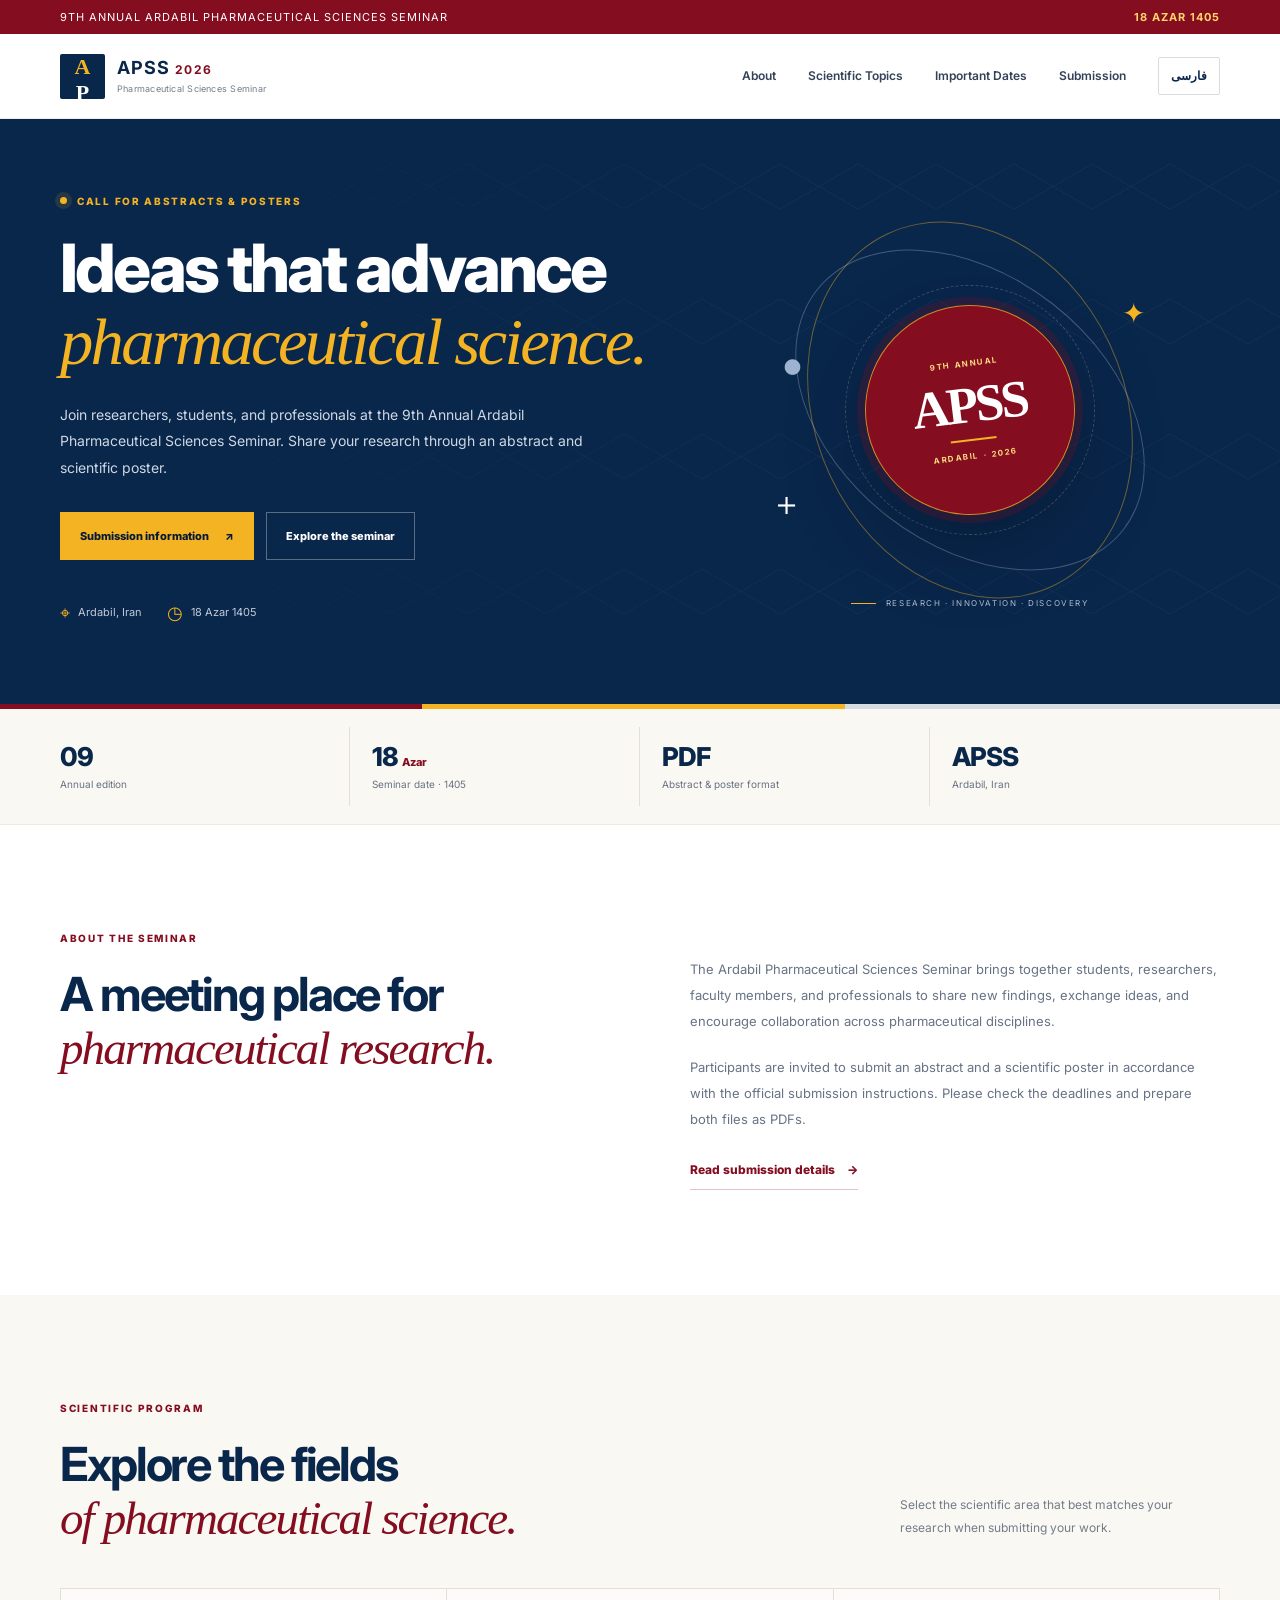
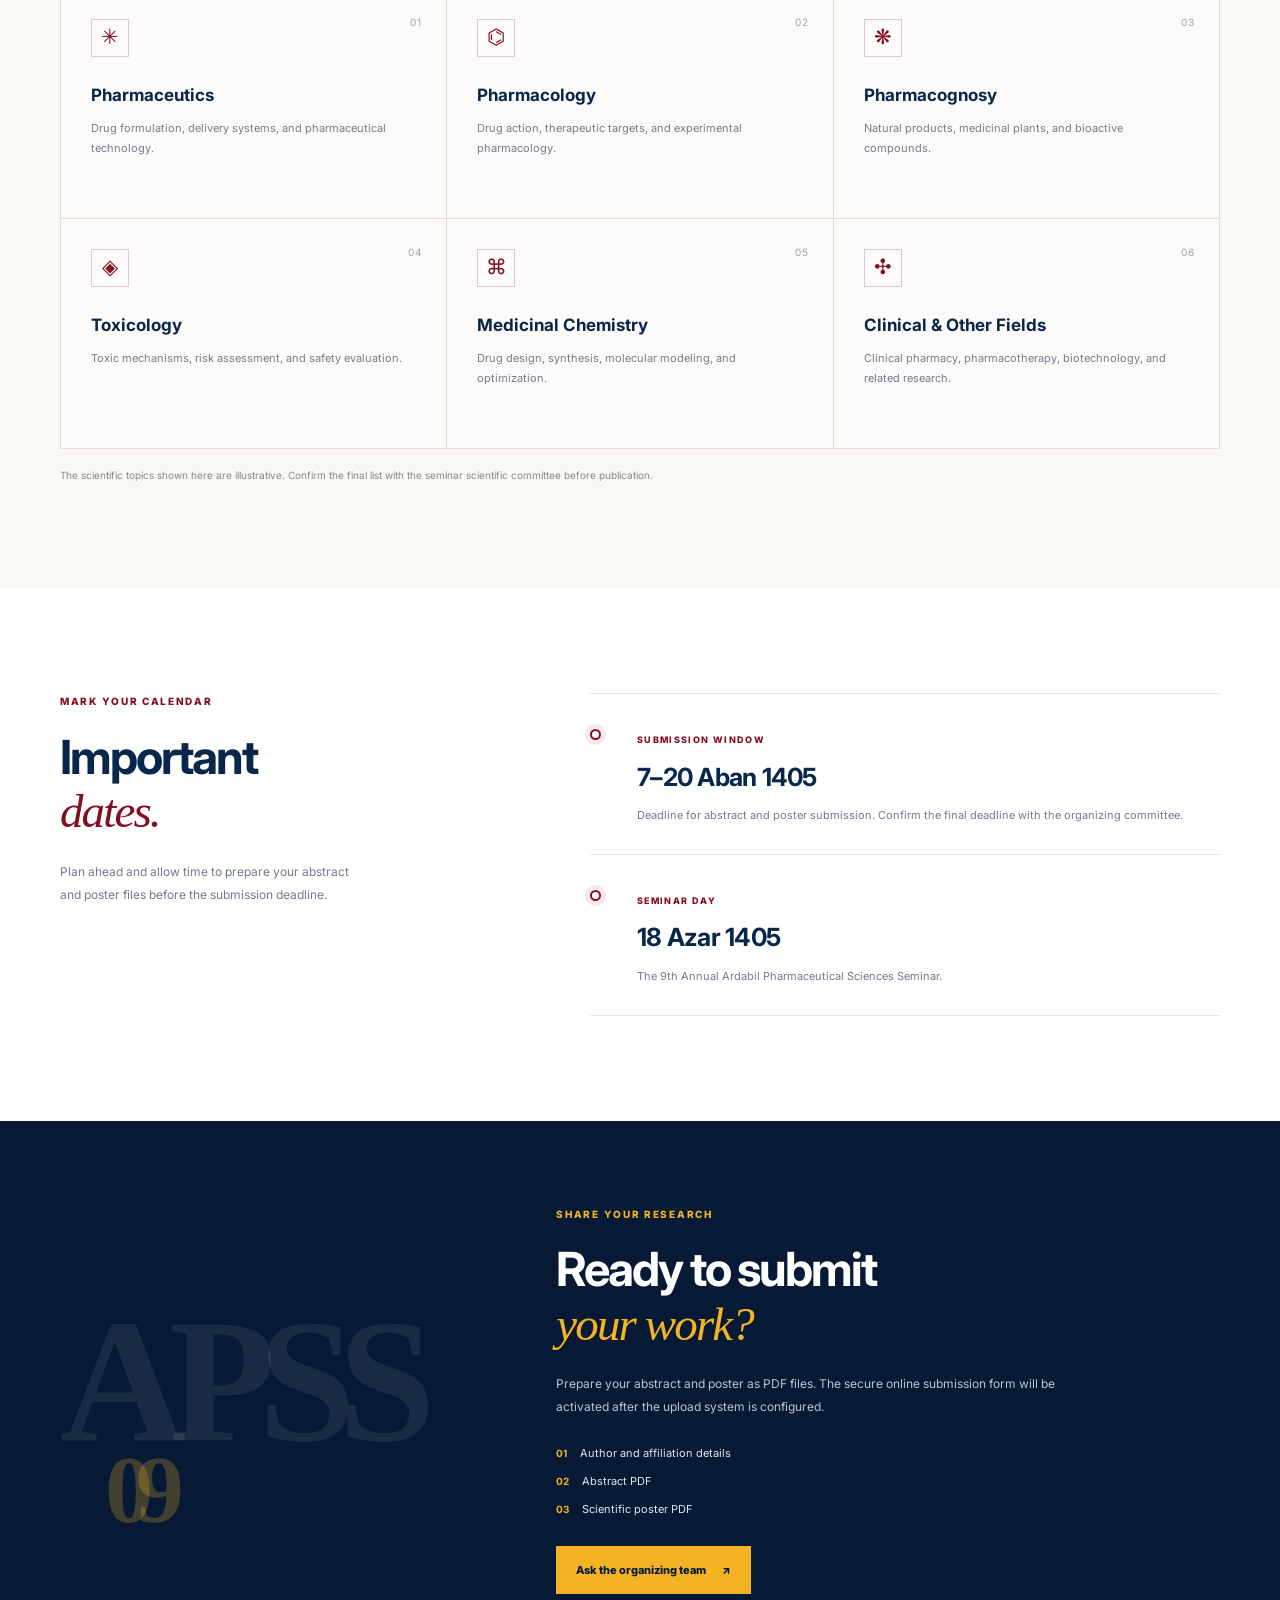
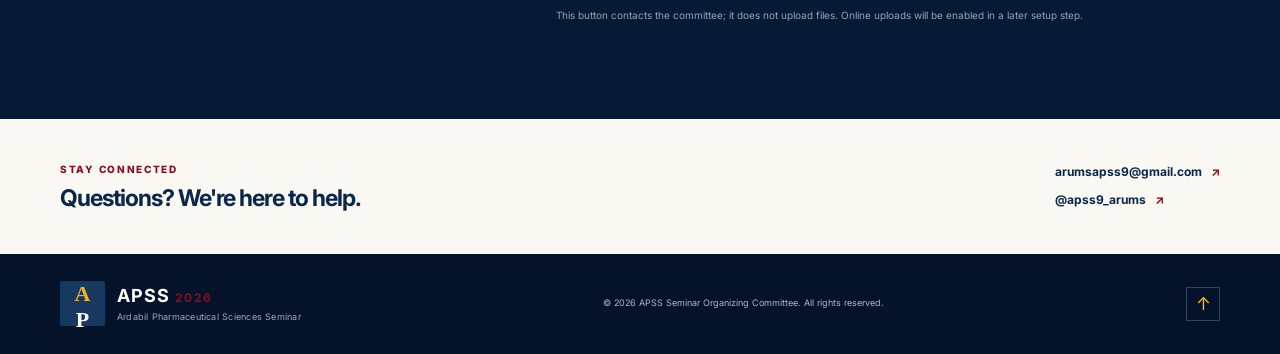
==== index.html @ 1717a374 "Add files via upload" ====
<!doctype html>
<html lang="en" dir="ltr">
<head>
  <meta charset="utf-8">
  <meta name="viewport" content="width=device-width, initial-scale=1">
  <meta name="theme-color" content="#09264b">
  <meta name="description" content="Official website of the 9th Ardabil Pharmaceutical Sciences Seminar. Abstract and poster submission information.">
  <title>APSS 2026 | Ardabil Pharmaceutical Sciences Seminar</title>
  <link rel="preconnect" href="https://fonts.googleapis.com">
  <link rel="preconnect" href="https://fonts.gstatic.com" crossorigin>
  <link href="https://fonts.googleapis.com/css2?family=Inter:wght@400;500;600;700;800&family=Vazirmatn:wght@400;500;600;700;800&display=swap" rel="stylesheet">
  <link rel="stylesheet" href="style.css">
  <script src="script.js" defer></script>
</head>
<body>
  <div class="announcement">
    <div class="container announcement-inner">
      <span data-en="9th Annual Ardabil Pharmaceutical Sciences Seminar" data-fa="نهمین سمینار سالیانه علوم دارویی اردبیل">9th Annual Ardabil Pharmaceutical Sciences Seminar</span>
      <span class="announcement-date" data-en="18 Azar 1405" data-fa="۱۸ آذر ۱۴۰۵">18 Azar 1405</span>
    </div>
  </div>

  <header class="site-header">
    <div class="container nav-wrap">
      <a class="brand" href="#home" aria-label="APSS home">
        <span class="brand-mark">A<span>P</span></span>
        <span class="brand-copy">
          <strong>APSS <span>2026</span></strong>
          <small data-en="Pharmaceutical Sciences Seminar" data-fa="سمینار علوم دارویی">Pharmaceutical Sciences Seminar</small>
        </span>
      </a>
      <button class="menu-toggle" id="menuToggle" aria-label="Open navigation" aria-expanded="false">☰</button>
      <nav class="main-nav" id="mainNav">
        <a href="#about" data-en="About" data-fa="درباره">About</a>
        <a href="#topics" data-en="Scientific Topics" data-fa="محورهای علمی">Scientific Topics</a>
        <a href="#dates" data-en="Important Dates" data-fa="تاریخ‌های مهم">Important Dates</a>
        <a href="#submission" data-en="Submission" data-fa="ارسال آثار">Submission</a>
        <button class="language-toggle" id="languageToggle" type="button" aria-label="Switch language">فارسی</button>
      </nav>
    </div>
  </header>

  <main id="home">
    <section class="hero">
      <div class="hero-pattern"></div>
      <div class="container hero-grid">
        <div class="hero-content">
          <div class="eyebrow"><span class="eyebrow-dot"></span><span data-en="CALL FOR ABSTRACTS & POSTERS" data-fa="فراخوان ارسال چکیده و پوستر">CALL FOR ABSTRACTS & POSTERS</span></div>
          <h1 data-en="Ideas that advance<br><em>pharmaceutical science.</em>" data-fa="ایده‌هایی برای پیشرفت<br><em>علوم دارویی</em>">Ideas that advance<br><em>pharmaceutical science.</em></h1>
          <p class="hero-lead" data-en="Join researchers, students, and professionals at the 9th Annual Ardabil Pharmaceutical Sciences Seminar. Share your research through an abstract and scientific poster." data-fa="در نهمین سمینار سالیانه علوم دارویی اردبیل همراه پژوهشگران، دانشجویان و متخصصان باشید. پژوهش خود را در قالب چکیده و پوستر علمی ارائه کنید.">Join researchers, students, and professionals at the 9th Annual Ardabil Pharmaceutical Sciences Seminar. Share your research through an abstract and scientific poster.</p>
          <div class="hero-actions">
            <a class="button button-gold" href="#submission"><span data-en="Submission information" data-fa="اطلاعات ارسال آثار">Submission information</span><span aria-hidden="true">↗</span></a>
            <a class="button button-outline" href="#about" data-en="Explore the seminar" data-fa="آشنایی با سمینار">Explore the seminar</a>
          </div>
          <div class="hero-meta">
            <div><span class="meta-icon">⌖</span><span data-en="Ardabil, Iran" data-fa="اردبیل، ایران">Ardabil, Iran</span></div>
            <div><span class="meta-icon">◷</span><span data-en="18 Azar 1405" data-fa="۱۸ آذر ۱۴۰۵">18 Azar 1405</span></div>
          </div>
        </div>
        <div class="hero-art" aria-label="Abstract scientific illustration">
          <div class="orbit orbit-one"></div><div class="orbit orbit-two"></div><div class="orbit orbit-three"></div>
          <div class="molecule molecule-a">✦</div><div class="molecule molecule-b">＋</div><div class="molecule molecule-c">•</div>
          <div class="hero-seal"><span class="seal-small">9TH ANNUAL</span><strong>APSS</strong><span class="seal-line"></span><span class="seal-bottom">ARDABIL · 2026</span></div>
          <div class="art-caption"><span class="caption-line"></span><span data-en="RESEARCH · INNOVATION · DISCOVERY" data-fa="پژوهش · نوآوری · کشف">RESEARCH · INNOVATION · DISCOVERY</span></div>
        </div>
      </div>
      <div class="hero-bottom-rule"></div>
    </section>

    <section class="quick-facts">
      <div class="container facts-grid">
        <div class="fact"><span class="fact-number">09</span><span data-en="Annual edition" data-fa="دوره سالیانه">Annual edition</span></div>
        <div class="fact"><span class="fact-number">18 <small>Azar</small></span><span data-en="Seminar date · 1405" data-fa="تاریخ برگزاری · ۱۴۰۵">Seminar date · 1405</span></div>
        <div class="fact"><span class="fact-number">PDF</span><span data-en="Abstract & poster format" data-fa="قالب چکیده و پوستر">Abstract & poster format</span></div>
        <div class="fact"><span class="fact-number">APSS</span><span data-en="Ardabil, Iran" data-fa="اردبیل، ایران">Ardabil, Iran</span></div>
      </div>
    </section>

    <section class="section section-light" id="about">
      <div class="container two-column">
        <div>
          <p class="section-kicker" data-en="ABOUT THE SEMINAR" data-fa="درباره سمینار">ABOUT THE SEMINAR</p>
          <h2 data-en="A meeting place for<br><em>pharmaceutical research.</em>" data-fa="محلی برای گردهمایی<br><em>پژوهشگران علوم دارویی</em>">A meeting place for<br><em>pharmaceutical research.</em></h2>
        </div>
        <div class="section-copy">
          <p data-en="The Ardabil Pharmaceutical Sciences Seminar brings together students, researchers, faculty members, and professionals to share new findings, exchange ideas, and encourage collaboration across pharmaceutical disciplines." data-fa="سمینار علوم دارویی اردبیل بستری برای گردهمایی دانشجویان، پژوهشگران، اعضای هیئت علمی و متخصصان است تا یافته‌های نوین را به اشتراک بگذارند، تبادل نظر کنند و همکاری‌های علمی میان حوزه‌های مختلف علوم دارویی را گسترش دهند.">The Ardabil Pharmaceutical Sciences Seminar brings together students, researchers, faculty members, and professionals to share new findings, exchange ideas, and encourage collaboration across pharmaceutical disciplines.</p>
          <p data-en="Participants are invited to submit an abstract and a scientific poster in accordance with the official submission instructions. Please check the deadlines and prepare both files as PDFs." data-fa="از شرکت‌کنندگان دعوت می‌شود چکیده و پوستر علمی خود را مطابق دستورالعمل رسمی ارسال آثار ثبت کنند. لطفاً مهلت‌ها را بررسی کرده و هر دو فایل را با فرمت PDF آماده کنید.">Participants are invited to submit an abstract and a scientific poster in accordance with the official submission instructions. Please check the deadlines and prepare both files as PDFs.</p>
          <a class="text-link" href="#submission"><span data-en="Read submission details" data-fa="مشاهده جزئیات ارسال">Read submission details</span> <span aria-hidden="true">→</span></a>
        </div>
      </div>
    </section>

    <section class="section topics-section" id="topics">
      <div class="container">
        <div class="section-heading">
          <div><p class="section-kicker" data-en="SCIENTIFIC PROGRAM" data-fa="برنامه علمی">SCIENTIFIC PROGRAM</p><h2 data-en="Explore the fields<br><em>of pharmaceutical science.</em>" data-fa="محورهای علمی<br><em>علوم دارویی</em>">Explore the fields<br><em>of pharmaceutical science.</em></h2></div>
          <p class="heading-aside" data-en="Select the scientific area that best matches your research when submitting your work." data-fa="هنگام ارسال اثر، محور علمی متناسب با پژوهش خود را انتخاب کنید.">Select the scientific area that best matches your research when submitting your work.</p>
        </div>
        <div class="topic-grid">
          <article class="topic-card"><span class="topic-index">01</span><span class="topic-symbol">✳</span><h3 data-en="Pharmaceutics" data-fa="فارماسیوتیکس">Pharmaceutics</h3><p data-en="Drug formulation, delivery systems, and pharmaceutical technology." data-fa="فرمولاسیون دارویی، سامانه‌های دارورسانی و فناوری دارویی.">Drug formulation, delivery systems, and pharmaceutical technology.</p></article>
          <article class="topic-card"><span class="topic-index">02</span><span class="topic-symbol">⌬</span><h3 data-en="Pharmacology" data-fa="فارماکولوژی">Pharmacology</h3><p data-en="Drug action, therapeutic targets, and experimental pharmacology." data-fa="عملکرد داروها، اهداف درمانی و فارماکولوژی تجربی.">Drug action, therapeutic targets, and experimental pharmacology.</p></article>
          <article class="topic-card"><span class="topic-index">03</span><span class="topic-symbol">❋</span><h3 data-en="Pharmacognosy" data-fa="فارماکوگنوزی">Pharmacognosy</h3><p data-en="Natural products, medicinal plants, and bioactive compounds." data-fa="محصولات طبیعی، گیاهان دارویی و ترکیبات زیست‌فعال.">Natural products, medicinal plants, and bioactive compounds.</p></article>
          <article class="topic-card"><span class="topic-index">04</span><span class="topic-symbol">◈</span><h3 data-en="Toxicology" data-fa="سم‌شناسی">Toxicology</h3><p data-en="Toxic mechanisms, risk assessment, and safety evaluation." data-fa="سازوکارهای سمیت، ارزیابی خطر و بررسی ایمنی.">Toxic mechanisms, risk assessment, and safety evaluation.</p></article>
          <article class="topic-card"><span class="topic-index">05</span><span class="topic-symbol">⌘</span><h3 data-en="Medicinal Chemistry" data-fa="شیمی دارویی">Medicinal Chemistry</h3><p data-en="Drug design, synthesis, molecular modeling, and optimization." data-fa="طراحی و سنتز دارو، مدل‌سازی مولکولی و بهینه‌سازی.">Drug design, synthesis, molecular modeling, and optimization.</p></article>
          <article class="topic-card"><span class="topic-index">06</span><span class="topic-symbol">✣</span><h3 data-en="Clinical & Other Fields" data-fa="داروسازی بالینی و سایر حوزه‌ها">Clinical & Other Fields</h3><p data-en="Clinical pharmacy, pharmacotherapy, biotechnology, and related research." data-fa="داروسازی بالینی، فارماکوتراپی، زیست‌فناوری و پژوهش‌های مرتبط.">Clinical pharmacy, pharmacotherapy, biotechnology, and related research.</p></article>
        </div>
        <p class="fine-print" data-en="The scientific topics shown here are illustrative. Confirm the final list with the seminar scientific committee before publication." data-fa="محورهای درج‌شده نمونه هستند. پیش از انتشار نهایی، فهرست را با کمیته علمی سمینار تطبیق دهید.">The scientific topics shown here are illustrative. Confirm the final list with the seminar scientific committee before publication.</p>
      </div>
    </section>

    <section class="section dates-section" id="dates">
      <div class="container dates-layout">
        <div class="dates-intro">
          <p class="section-kicker" data-en="MARK YOUR CALENDAR" data-fa="تاریخ‌های مهم">MARK YOUR CALENDAR</p>
          <h2 data-en="Important<br><em>dates.</em>" data-fa="تاریخ‌های<br><em>مهم</em>">Important<br><em>dates.</em></h2>
          <p data-en="Plan ahead and allow time to prepare your abstract and poster files before the submission deadline." data-fa="برای آماده‌سازی چکیده و پوستر، پیش از پایان مهلت ارسال برنامه‌ریزی کنید.">Plan ahead and allow time to prepare your abstract and poster files before the submission deadline.</p>
        </div>
        <div class="timeline">
          <div class="timeline-item"><div class="timeline-marker"></div><div class="timeline-content"><span class="timeline-label" data-en="SUBMISSION WINDOW" data-fa="بازه ارسال آثار">SUBMISSION WINDOW</span><h3 data-en="7–20 Aban 1405" data-fa="۷ تا ۲۰ آبان ۱۴۰۵">7–20 Aban 1405</h3><p data-en="Deadline for abstract and poster submission. Confirm the final deadline with the organizing committee." data-fa="مهلت ارسال چکیده و پوستر. تاریخ نهایی را با کمیته برگزارکننده تأیید کنید.">Deadline for abstract and poster submission. Confirm the final deadline with the organizing committee.</p></div></div>
          <div class="timeline-item"><div class="timeline-marker"></div><div class="timeline-content"><span class="timeline-label" data-en="SEMINAR DAY" data-fa="روز برگزاری سمینار">SEMINAR DAY</span><h3 data-en="18 Azar 1405" data-fa="۱۸ آذر ۱۴۰۵">18 Azar 1405</h3><p data-en="The 9th Annual Ardabil Pharmaceutical Sciences Seminar." data-fa="نهمین سمینار سالیانه علوم دارویی اردبیل.">The 9th Annual Ardabil Pharmaceutical Sciences Seminar.</p></div></div>
        </div>
      </div>
    </section>

    <section class="section submission-section" id="submission">
      <div class="container submission-panel">
        <div class="submission-decoration">APSS<span>09</span></div>
        <div class="submission-content">
          <p class="section-kicker" data-en="SHARE YOUR RESEARCH" data-fa="پژوهش خود را به اشتراک بگذارید">SHARE YOUR RESEARCH</p>
          <h2 data-en="Ready to submit<br><em>your work?</em>" data-fa="آماده ارسال<br><em>پژوهش خود هستید؟</em>">Ready to submit<br><em>your work?</em></h2>
          <p data-en="Prepare your abstract and poster as PDF files. The secure online submission form will be activated after the upload system is configured." data-fa="چکیده و پوستر خود را در قالب PDF آماده کنید. فرم امن ارسال آنلاین پس از راه‌اندازی سامانه بارگذاری فعال خواهد شد.">Prepare your abstract and poster as PDF files. The secure online submission form will be activated after the upload system is configured.</p>
          <div class="submission-checklist">
            <span><b>01</b><span data-en="Author and affiliation details" data-fa="اطلاعات نویسنده و وابستگی سازمانی">Author and affiliation details</span></span>
            <span><b>02</b><span data-en="Abstract PDF" data-fa="فایل PDF چکیده">Abstract PDF</span></span>
            <span><b>03</b><span data-en="Scientific poster PDF" data-fa="فایل PDF پوستر علمی">Scientific poster PDF</span></span>
          </div>
          <a class="button button-gold" href="mailto:arumsapss9@gmail.com?subject=APSS%202026%20Submission%20Question"><span data-en="Ask the organizing team" data-fa="ارتباط با کمیته برگزارکننده">Ask the organizing team</span><span aria-hidden="true">↗</span></a>
          <p class="submission-note" data-en="This button contacts the committee; it does not upload files. Online uploads will be enabled in a later setup step." data-fa="این دکمه با کمیته ارتباط برقرار می‌کند و فایل بارگذاری نمی‌کند. امکان ارسال آنلاین در مرحله بعد راه‌اندازی می‌شود.">This button contacts the committee; it does not upload files. Online uploads will be enabled in a later setup step.</p>
        </div>
      </div>
    </section>

    <section class="contact-strip">
      <div class="container contact-inner">
        <div><p class="section-kicker" data-en="STAY CONNECTED" data-fa="در ارتباط باشید">STAY CONNECTED</p><h2 data-en="Questions? We're here to help." data-fa="پرسشی دارید؟ با ما در ارتباط باشید.">Questions? We're here to help.</h2></div>
        <div class="contact-links"><a href="mailto:arumsapss9@gmail.com">arumsapss9@gmail.com <span>↗</span></a><a href="https://instagram.com/apss9_arums" target="_blank" rel="noopener noreferrer">@apss9_arums <span>↗</span></a></div>
      </div>
    </section>
  </main>

  <footer class="site-footer">
    <div class="container footer-inner">
      <a class="brand brand-footer" href="#home"><span class="brand-mark">A<span>P</span></span><span class="brand-copy"><strong>APSS <span>2026</span></strong><small data-en="Ardabil Pharmaceutical Sciences Seminar" data-fa="سمینار علوم دارویی اردبیل">Ardabil Pharmaceutical Sciences Seminar</small></span></a>
      <p data-en="© 2026 APSS Seminar Organizing Committee. All rights reserved." data-fa="© ۱۴۰۵ کمیته برگزارکننده سمینار APSS. تمامی حقوق محفوظ است.">© 2026 APSS Seminar Organizing Committee. All rights reserved.</p>
      <a class="back-top" href="#home" aria-label="Back to top">↑</a>
    </div>
  </footer>
</body>
</html>
---- style.css ----
:root {
  --navy: #09264b;
  --navy-deep: #061a35;
  --burgundy: #850d20;
  --gold: #f4b323;
  --ivory: #faf8f2;
  --paper: #ffffff;
  --ink: #15243a;
  --muted: #697587;
  --line: #e6e8ec;
  --serif: Georgia, "Times New Roman", serif;
  --sans: "Inter", Arial, sans-serif;
  --persian: "Vazirmatn", Tahoma, sans-serif;
}
* { box-sizing: border-box; }
html { scroll-behavior: smooth; scroll-padding-top: 90px; }
body { margin: 0; color: var(--ink); background: var(--paper); font-family: var(--sans); line-height: 1.65; }
body[dir="rtl"] { font-family: var(--persian); }
a { color: inherit; text-decoration: none; }
button { font: inherit; }
.container { width: min(1160px, calc(100% - 48px)); margin-inline: auto; }
.announcement { background: var(--burgundy); color: white; font-size: 11px; letter-spacing: .09em; text-transform: uppercase; }
.announcement-inner { min-height: 34px; display: flex; justify-content: space-between; align-items: center; gap: 16px; }
.announcement-date { color: #ffd46b; font-weight: 700; white-space: nowrap; }
.site-header { background: white; border-bottom: 1px solid rgba(9,38,75,.08); position: sticky; top: 0; z-index: 50; }
.nav-wrap { min-height: 84px; display: flex; align-items: center; justify-content: space-between; gap: 24px; }
.brand { display: inline-flex; align-items: center; gap: 12px; min-width: max-content; }
.brand-mark { width: 45px; height: 45px; display: grid; place-items: center; position: relative; background: var(--navy); color: var(--gold); font: 800 22px var(--serif); letter-spacing: -4px; padding-right: 4px; border-radius: 2px; }
.brand-mark span { color: white; }
.brand-copy { display: flex; flex-direction: column; line-height: 1.2; }
.brand-copy strong { font-size: 18px; color: var(--navy); letter-spacing: .06em; }
.brand-copy strong span { color: var(--burgundy); font-size: 12px; }
.brand-copy small { color: #737d8b; font-size: 9px; margin-top: 5px; letter-spacing: .025em; }
.main-nav { display: flex; align-items: center; gap: clamp(14px, 2.5vw, 32px); font-size: 12px; font-weight: 600; color: #344257; }
.main-nav > a { transition: color .2s; }
.main-nav > a:hover { color: var(--burgundy); }
.language-toggle { border: 1px solid #d7dce3; color: var(--navy); background: white; border-radius: 2px; padding: 8px 12px; font-size: 12px; cursor: pointer; font-weight: 700; }
.menu-toggle { display: none; border: 0; background: none; font-size: 24px; color: var(--navy); cursor: pointer; }
.hero { position: relative; overflow: hidden; background: var(--navy); color: white; }
.hero-pattern { position: absolute; inset: 0; opacity: .12; background-image: linear-gradient(30deg, transparent 49.7%, #8ba0bd 50%, transparent 50.3%), linear-gradient(150deg, transparent 49.7%, #8ba0bd 50%, transparent 50.3%); background-size: 78px 135px; mask-image: linear-gradient(90deg, transparent, black 65%); }
.hero-grid { min-height: 590px; display: grid; grid-template-columns: 1.1fr .9fr; align-items: center; gap: 48px; padding-block: 68px 76px; position: relative; z-index: 1; }
.hero-content { max-width: 640px; }
.eyebrow, .section-kicker { display: flex; align-items: center; gap: 10px; font-size: 10px; font-weight: 800; letter-spacing: .17em; color: var(--burgundy); }
.hero .eyebrow { color: var(--gold); margin-bottom: 24px; }
.eyebrow-dot { display: inline-block; width: 7px; height: 7px; background: var(--gold); border-radius: 50%; box-shadow: 0 0 0 5px rgba(244,179,35,.12); }
h1, h2, h3, p { margin-top: 0; }
.hero h1 { font-size: clamp(42px, 5.2vw, 68px); line-height: 1.08; letter-spacing: -.045em; font-weight: 800; margin-bottom: 24px; }
h1 em, h2 em { font-family: var(--serif); font-weight: 400; color: var(--gold); letter-spacing: -.04em; }
.hero-lead { max-width: 535px; color: #d0d8e4; font-size: 14px; line-height: 1.9; margin-bottom: 30px; }
.hero-actions { display: flex; align-items: center; flex-wrap: wrap; gap: 12px; }
.button { min-height: 48px; padding: 0 19px; display: inline-flex; align-items: center; justify-content: center; gap: 16px; border: 1px solid transparent; font-size: 11px; font-weight: 800; transition: transform .2s, background .2s; }
.button:hover { transform: translateY(-2px); }
.button-gold { background: var(--gold); color: var(--navy-deep); }
.button-outline { border-color: rgba(255,255,255,.32); color: white; }
.button-outline:hover { background: rgba(255,255,255,.08); }
.hero-meta { display: flex; flex-wrap: wrap; gap: 25px; margin-top: 38px; color: #c0cad8; font-size: 11px; }
.hero-meta > div { display: flex; align-items: center; gap: 8px; }
.meta-icon { color: var(--gold); font-size: 18px; }
.hero-art { min-height: 400px; position: relative; display: grid; place-items: center; }
.orbit { position: absolute; border: 1px solid rgba(244,179,35,.42); border-radius: 50%; transform: rotate(-25deg); }
.orbit-one { width: 310px; height: 390px; }
.orbit-two { width: 390px; height: 270px; transform: rotate(38deg); border-color: rgba(255,255,255,.24); }
.orbit-three { width: 250px; height: 250px; border-style: dashed; border-color: rgba(255,255,255,.2); }
.hero-seal { width: 210px; height: 210px; background: var(--burgundy); border: 1px solid rgba(244,179,35,.75); outline: 8px solid rgba(133,13,32,.24); border-radius: 50%; display: flex; flex-direction: column; align-items: center; justify-content: center; box-shadow: 0 30px 90px rgba(0,0,0,.24); transform: rotate(-7deg); }
.seal-small, .seal-bottom { color: #f9d97f; font-size: 8px; letter-spacing: .2em; font-weight: 700; }
.hero-seal strong { font: 800 52px var(--serif); letter-spacing: -.06em; margin: 5px 0; }
.seal-line { width: 46px; height: 2px; background: var(--gold); margin-bottom: 9px; }
.molecule { position: absolute; color: var(--gold); z-index: 2; }
.molecule-a { font-size: 28px; top: 20%; right: 15%; }
.molecule-b { font-size: 33px; bottom: 20%; left: 10%; color: #fff; }
.molecule-c { font-size: 50px; top: 28%; left: 12%; color: #9db3d0; }
.art-caption { position: absolute; bottom: 0; display: flex; align-items: center; gap: 10px; color: #aebcd0; font-size: 8px; letter-spacing: .2em; }
.caption-line { width: 25px; height: 1px; background: var(--gold); }
.hero-bottom-rule { position: absolute; bottom: 0; height: 5px; left: 0; right: 0; background: linear-gradient(90deg, var(--burgundy) 0 33%, var(--gold) 33% 66%, #d7dce3 66%); }
.quick-facts { background: var(--ivory); border-bottom: 1px solid #eeeae0; }
.facts-grid { min-height: 115px; display: grid; grid-template-columns: repeat(4, 1fr); align-items: center; }
.fact { padding: 14px 22px; border-right: 1px solid #e5e0d5; display: flex; flex-direction: column; gap: 4px; color: #687284; font-size: 10px; }
.fact:first-child { padding-left: 0; }
.fact:last-child { border-right: 0; }
.fact-number { color: var(--navy); font-size: 26px; line-height: 1.2; font-weight: 800; letter-spacing: -.04em; }
.fact-number small { font-size: 11px; color: var(--burgundy); letter-spacing: 0; }
.section { padding-block: 105px; }
.section-light { background: white; }
.two-column { display: grid; grid-template-columns: 1fr 1fr; gap: 100px; }
.section-kicker { margin-bottom: 20px; }
h2 { color: var(--navy); font-size: clamp(32px, 4vw, 47px); line-height: 1.14; letter-spacing: -.045em; margin-bottom: 22px; }
h2 em { color: var(--burgundy); }
.section-copy { padding-top: 26px; color: #677385; font-size: 13px; line-height: 2; }
.section-copy p { margin-bottom: 20px; }
.text-link { display: inline-flex; gap: 12px; align-items: center; color: var(--burgundy); font-size: 12px; font-weight: 800; border-bottom: 1px solid #e5c4c9; padding-bottom: 7px; margin-top: 6px; }
.topics-section { background: var(--ivory); }
.section-heading { display: flex; justify-content: space-between; align-items: end; gap: 50px; margin-bottom: 42px; }
.section-heading h2 { margin-bottom: 0; }
.heading-aside { max-width: 320px; color: #727c8b; font-size: 12px; line-height: 1.9; margin-bottom: 6px; }
.topic-grid { display: grid; grid-template-columns: repeat(3, 1fr); border-top: 1px solid #e3dfd4; border-left: 1px solid #e3dfd4; }
.topic-card { min-height: 230px; position: relative; padding: 30px; border-right: 1px solid #e3dfd4; border-bottom: 1px solid #e3dfd4; background: rgba(255,255,255,.55); transition: background .2s, transform .2s; }
.topic-card:hover { background: white; transform: translateY(-3px); }
.topic-index { position: absolute; right: 24px; top: 25px; font-size: 10px; color: #9aa1aa; letter-spacing: .1em; }
.topic-symbol { display: grid; place-items: center; width: 38px; height: 38px; color: var(--burgundy); border: 1px solid #e3c7cc; font-size: 21px; margin-bottom: 24px; }
.topic-card h3 { color: var(--navy); font-size: 17px; margin-bottom: 10px; }
.topic-card p { color: #737d8a; font-size: 11px; line-height: 1.8; margin-bottom: 0; }
.fine-print { color: #818896; font-size: 10px; margin: 18px 0 0; }
.dates-section { background: white; }
.dates-layout { display: grid; grid-template-columns: .8fr 1.2fr; gap: 110px; }
.dates-intro > p:last-child { color: #727c8b; max-width: 310px; font-size: 12px; line-height: 1.9; }
.timeline { border-top: 1px solid var(--line); }
.timeline-item { display: grid; grid-template-columns: 25px 1fr; gap: 22px; padding: 30px 0; border-bottom: 1px solid var(--line); }
.timeline-marker { width: 11px; height: 11px; margin-top: 5px; border: 2px solid var(--burgundy); border-radius: 50%; box-shadow: 0 0 0 5px #f6e9eb; }
.timeline-label { color: var(--burgundy); font-size: 9px; letter-spacing: .15em; font-weight: 800; }
.timeline-content h3 { font-size: 25px; color: var(--navy); margin: 6px 0 8px; letter-spacing: -.03em; }
.timeline-content p { color: #707b8b; font-size: 11px; margin: 0; }
.submission-section { background: var(--navy-deep); padding-block: 85px; overflow: hidden; }
.submission-panel { display: grid; grid-template-columns: .65fr 1fr; gap: 65px; align-items: center; position: relative; }
.submission-decoration { color: rgba(255,255,255,.08); font: 800 clamp(80px, 14vw, 175px)/.8 var(--serif); letter-spacing: -.1em; white-space: nowrap; position: relative; }
.submission-decoration span { display: block; color: rgba(244,179,35,.25); font-size: .55em; margin-left: 45px; }
.submission-content { color: white; max-width: 610px; }
.submission-content .section-kicker { color: var(--gold); }
.submission-content h2 { color: white; }
.submission-content h2 em { color: var(--gold); }
.submission-content > p:not(.section-kicker):not(.submission-note) { color: #b9c5d6; font-size: 12px; line-height: 1.9; max-width: 520px; }
.submission-checklist { display: flex; flex-direction: column; gap: 10px; margin: 25px 0 28px; }
.submission-checklist > span { display: flex; gap: 13px; align-items: center; color: #e0e6ef; font-size: 11px; }
.submission-checklist b { color: var(--gold); font-size: 10px; }
.submission-note { color: #94a3b8; font-size: 10px; margin-top: 13px; }
.contact-strip { background: var(--ivory); padding-block: 42px; }
.contact-inner { display: flex; align-items: center; justify-content: space-between; gap: 30px; }
.contact-inner .section-kicker { margin-bottom: 8px; }
.contact-inner h2 { font-size: 23px; margin: 0; }
.contact-links { display: flex; flex-direction: column; gap: 8px; font-size: 12px; font-weight: 700; color: var(--navy); }
.contact-links a span { color: var(--burgundy); margin-left: 6px; }
.site-footer { background: #041329; color: #aeb9c9; }
.footer-inner { min-height: 100px; display: flex; align-items: center; justify-content: space-between; gap: 24px; }
.brand-footer .brand-mark { background: #17395f; }
.brand-footer .brand-copy strong { color: white; }
.brand-footer .brand-copy small { color: #9caabe; }
.footer-inner > p { margin: 0; font-size: 9px; text-align: center; }
.back-top { display: grid; place-items: center; width: 34px; height: 34px; border: 1px solid #34445c; color: var(--gold); font-size: 18px; }
[dir="rtl"] .announcement-inner, [dir="rtl"] .nav-wrap, [dir="rtl"] .main-nav, [dir="rtl"] .hero-meta, [dir="rtl"] .hero-actions, [dir="rtl"] .contact-inner, [dir="rtl"] .footer-inner { direction: rtl; }
[dir="rtl"] .hero h1, [dir="rtl"] h2, [dir="rtl"] .section-copy, [dir="rtl"] .timeline-content, [dir="rtl"] .topic-card, [dir="rtl"] .submission-content { text-align: right; }
[dir="rtl"] .hero-art { direction: ltr; }
[dir="rtl"] .fact { border-right: 0; border-left: 1px solid #e5e0d5; }
[dir="rtl"] .fact:last-child { border-left: 0; }
[dir="rtl"] .fact:first-child { padding-left: 22px; padding-right: 0; }
[dir="rtl"] .topic-grid { border-left: 0; border-right: 1px solid #e3dfd4; }
[dir="rtl"] .topic-card { border-right: 0; border-left: 1px solid #e3dfd4; }
[dir="rtl"] .topic-index { right: auto; left: 24px; }
[dir="rtl"] .submission-decoration span { margin-left: 0; margin-right: 45px; }
[dir="rtl"] .contact-links a span { margin-left: 0; margin-right: 6px; }
[dir="rtl"] .brand-mark { letter-spacing: -4px; padding-right: 4px; }
@media (max-width: 900px) {
  .main-nav { gap: 14px; }
  .main-nav a { font-size: 11px; }
  .hero-grid { gap: 15px; }
  .hero-art { transform: scale(.86); }
  .two-column { gap: 45px; }
  .dates-layout { gap: 55px; }
  .submission-panel { gap: 30px; }
}
@media (max-width: 700px) {
  .container { width: min(100% - 32px, 560px); }
  .announcement-inner { min-height: 38px; font-size: 9px; }
  .nav-wrap { min-height: 72px; }
  .menu-toggle { display: block; }
  .main-nav { display: none; position: absolute; top: 100%; left: 0; right: 0; padding: 20px 24px; background: white; border-bottom: 1px solid var(--line); flex-direction: column; align-items: stretch; gap: 17px; box-shadow: 0 14px 24px rgba(9,38,75,.08); }
  .main-nav.open { display: flex; }
  .main-nav a { font-size: 13px; }
  .language-toggle { align-self: start; }
  .hero-grid { grid-template-columns: 1fr; padding-block: 62px 55px; }
  .hero h1 { font-size: clamp(40px, 11vw, 58px); }
  .hero-art { min-height: 310px; transform: scale(.82); margin: -5px 0 -20px; }
  .hero-lead { font-size: 13px; }
  .facts-grid { grid-template-columns: repeat(2, 1fr); padding-block: 12px; }
  .fact { padding: 15px 12px; border-bottom: 1px solid #e5e0d5; }
  .fact:nth-child(2) { border-right: 0; }
  .fact:nth-child(3), .fact:nth-child(4) { border-bottom: 0; }
  .fact:first-child { padding-left: 12px; }
  .section { padding-block: 70px; }
  .two-column, .dates-layout { grid-template-columns: 1fr; gap: 22px; }
  .section-copy { padding-top: 0; }
  .section-heading { display: block; margin-bottom: 28px; }
  .heading-aside { margin-top: 20px; }
  .topic-grid { grid-template-columns: repeat(2, 1fr); }
  .topic-card { padding: 22px 18px; min-height: 220px; }
  .topic-card h3 { font-size: 15px; }
  .topic-card p { font-size: 10px; }
  .dates-intro > p:last-child { max-width: 100%; }
  .submission-panel { grid-template-columns: 1fr; gap: 15px; }
  .submission-decoration { font-size: 95px; margin-bottom: 5px; }
  .contact-inner { align-items: flex-start; flex-direction: column; }
  .footer-inner { padding-block: 24px; flex-wrap: wrap; }
  .footer-inner > p { order: 3; flex-basis: 100%; text-align: left; }
  [dir="rtl"] .footer-inner > p { text-align: right; }
}
@media (max-width: 400px) {
  .topic-grid { grid-template-columns: 1fr; }
  .hero-actions { align-items: stretch; flex-direction: column; }
  .button { width: 100%; }
  .hero-meta { gap: 14px; }
  .brand-copy small { max-width: 180px; }
}
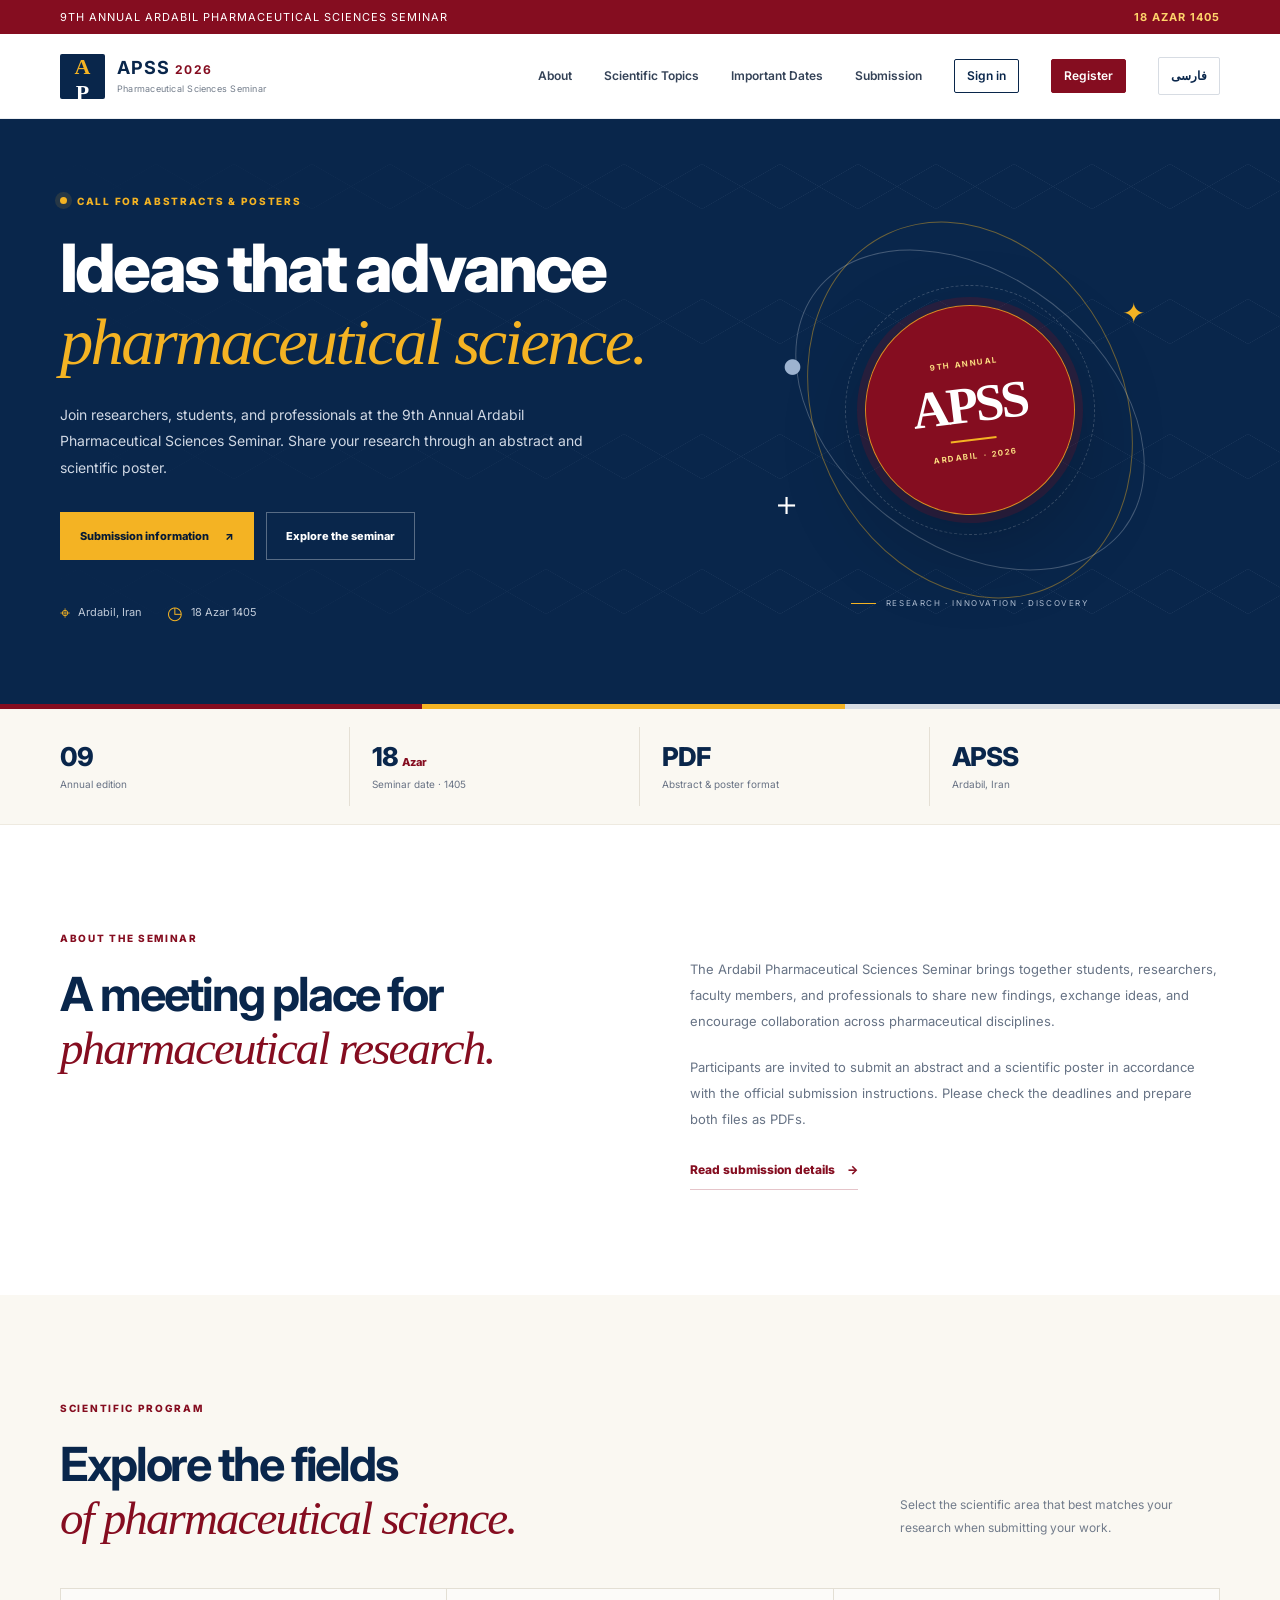
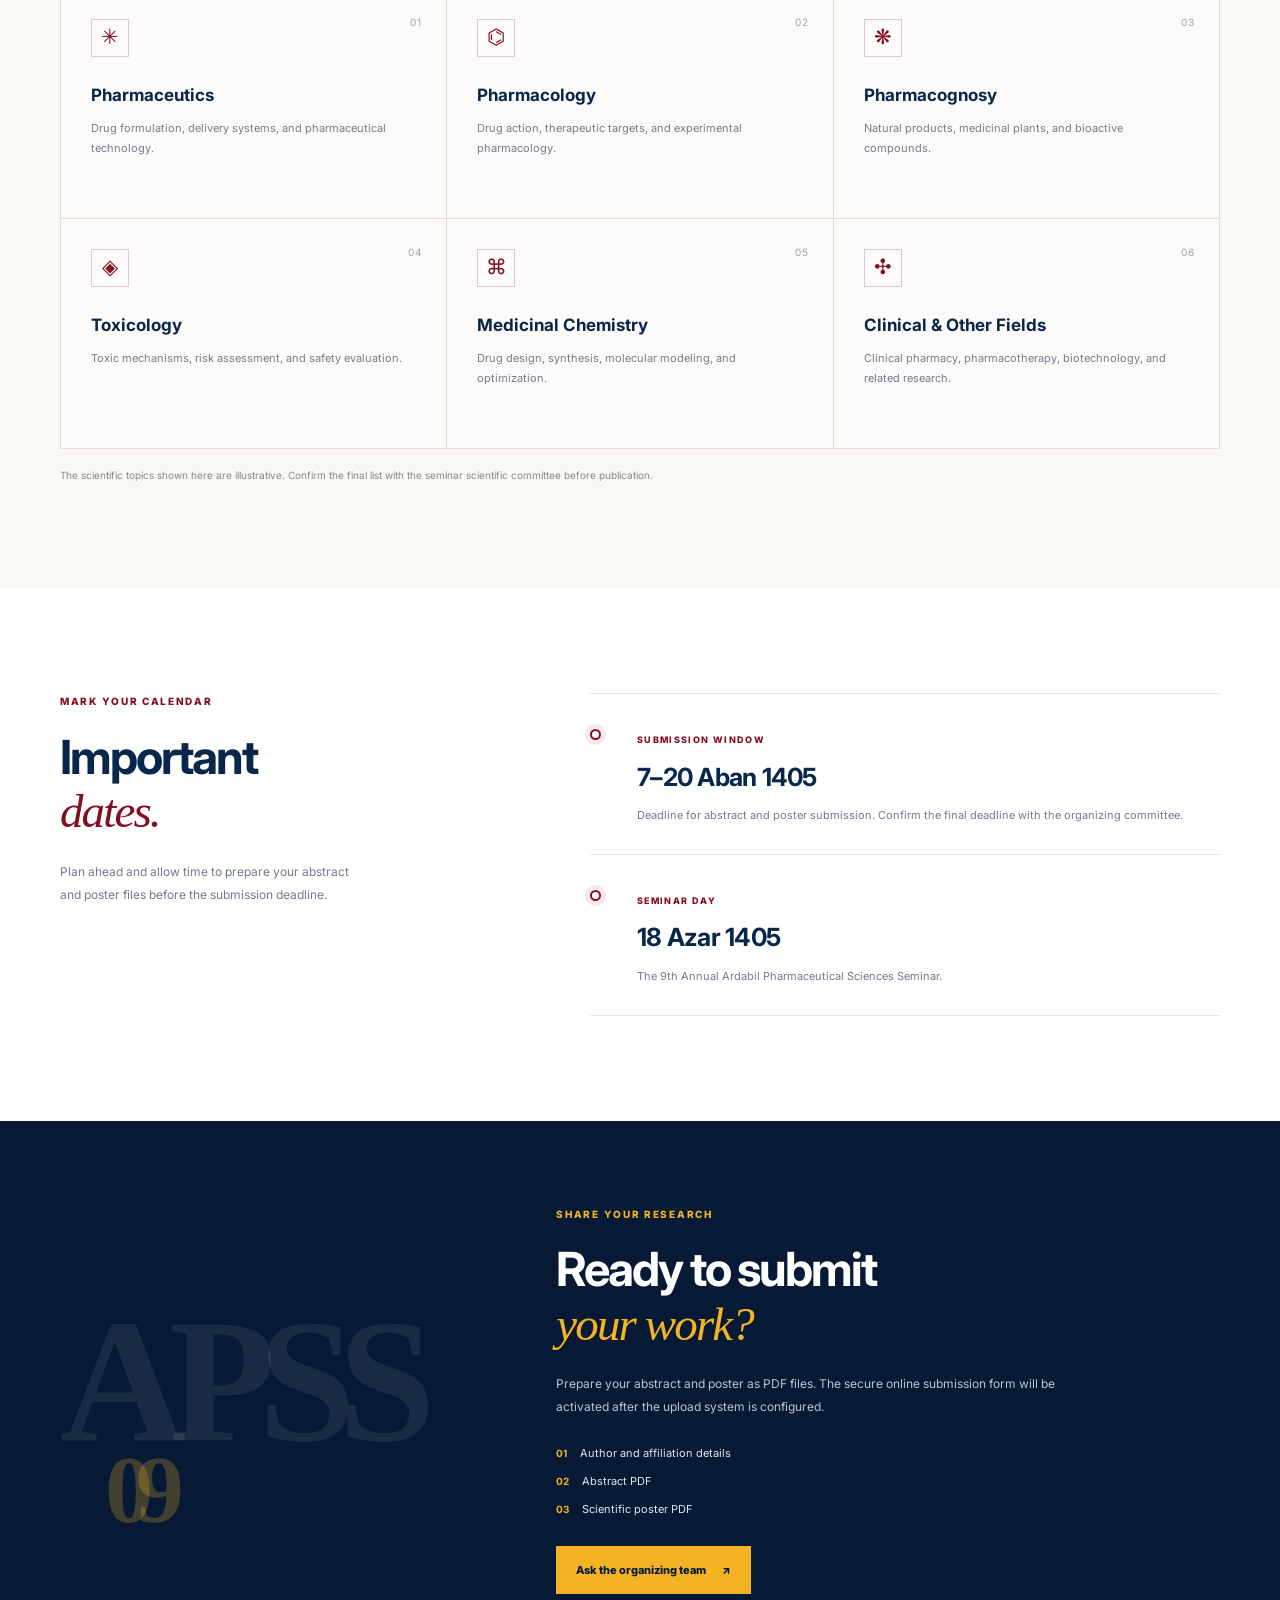
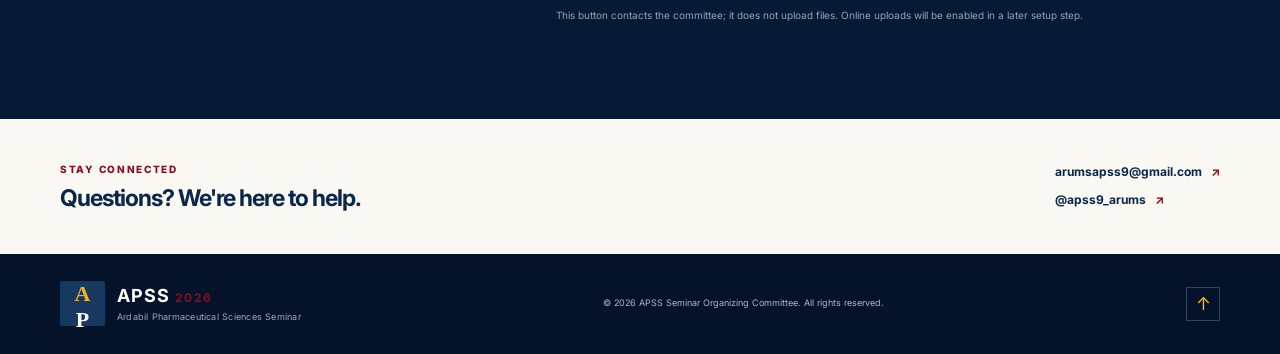
==== commit 92a3f2d7: "Add files via upload" ====
--- a/index.html
+++ b/index.html
@@ -35,6 +35,8 @@
         <a href="#topics" data-en="Scientific Topics" data-fa="محورهای علمی">Scientific Topics</a>
         <a href="#dates" data-en="Important Dates" data-fa="تاریخ‌های مهم">Important Dates</a>
         <a href="#submission" data-en="Submission" data-fa="ارسال آثار">Submission</a>
+        <a class="nav-auth nav-auth-secondary" href="auth.html?mode=login" data-en="Sign in" data-fa="ورود">Sign in</a>
+        <a class="nav-auth nav-auth-primary" href="auth.html?mode=register" data-en="Register" data-fa="ثبت‌نام">Register</a>
         <button class="language-toggle" id="languageToggle" type="button" aria-label="Switch language">فارسی</button>
       </nav>
     </div>
--- a/style.css
+++ b/style.css
@@ -34,6 +34,10 @@
 .main-nav { display: flex; align-items: center; gap: clamp(14px, 2.5vw, 32px); font-size: 12px; font-weight: 600; color: #344257; }
 .main-nav > a { transition: color .2s; }
 .main-nav > a:hover { color: var(--burgundy); }
+.nav-auth { display: inline-flex; align-items: center; justify-content: center; min-height: 34px; padding: 0 12px; border: 1px solid var(--navy); border-radius: 2px; white-space: nowrap; }
+.main-nav > .nav-auth-secondary { color: var(--navy); }
+.main-nav > .nav-auth-primary { background: var(--burgundy); border-color: var(--burgundy); color: #fff; }
+.main-nav > .nav-auth-primary:hover { color: #fff; background: #6f0b1a; }
 .language-toggle { border: 1px solid #d7dce3; color: var(--navy); background: white; border-radius: 2px; padding: 8px 12px; font-size: 12px; cursor: pointer; font-weight: 700; }
 .menu-toggle { display: none; border: 0; background: none; font-size: 24px; color: var(--navy); cursor: pointer; }
 .hero { position: relative; overflow: hidden; background: var(--navy); color: white; }
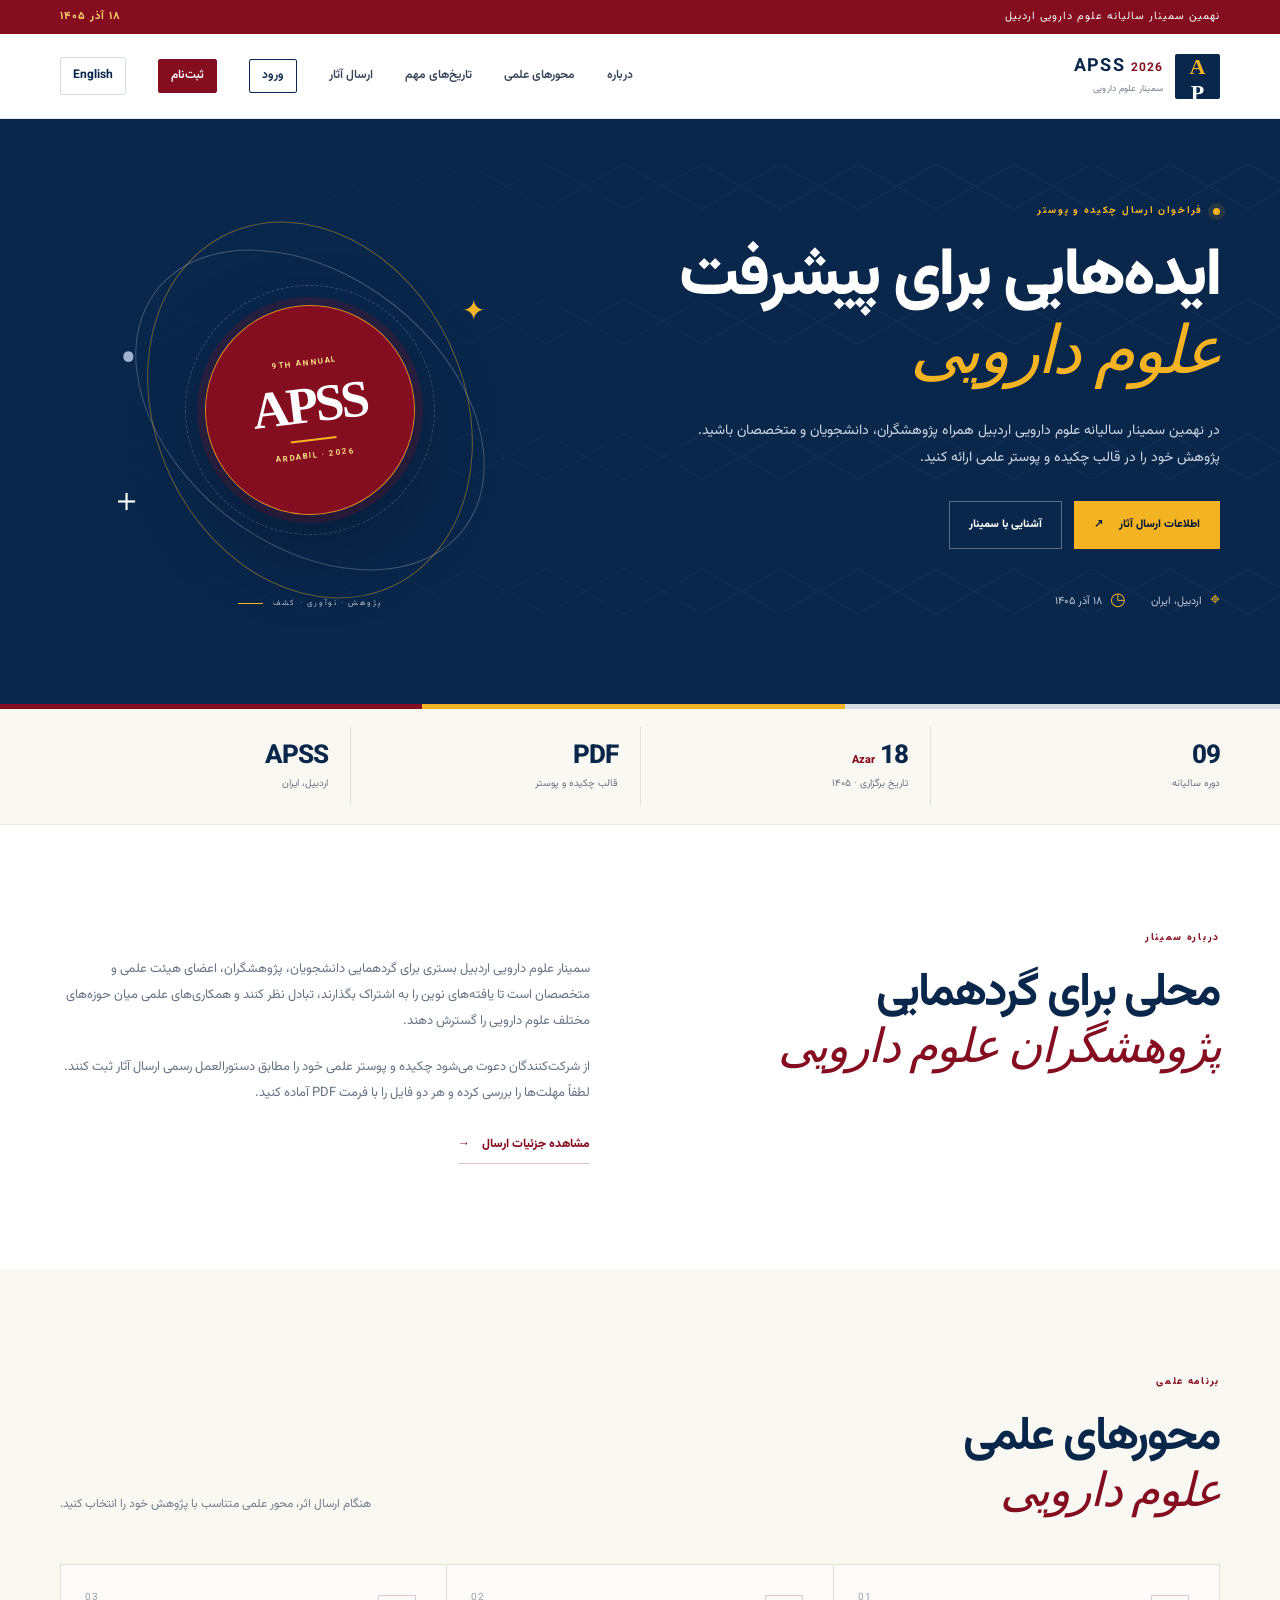
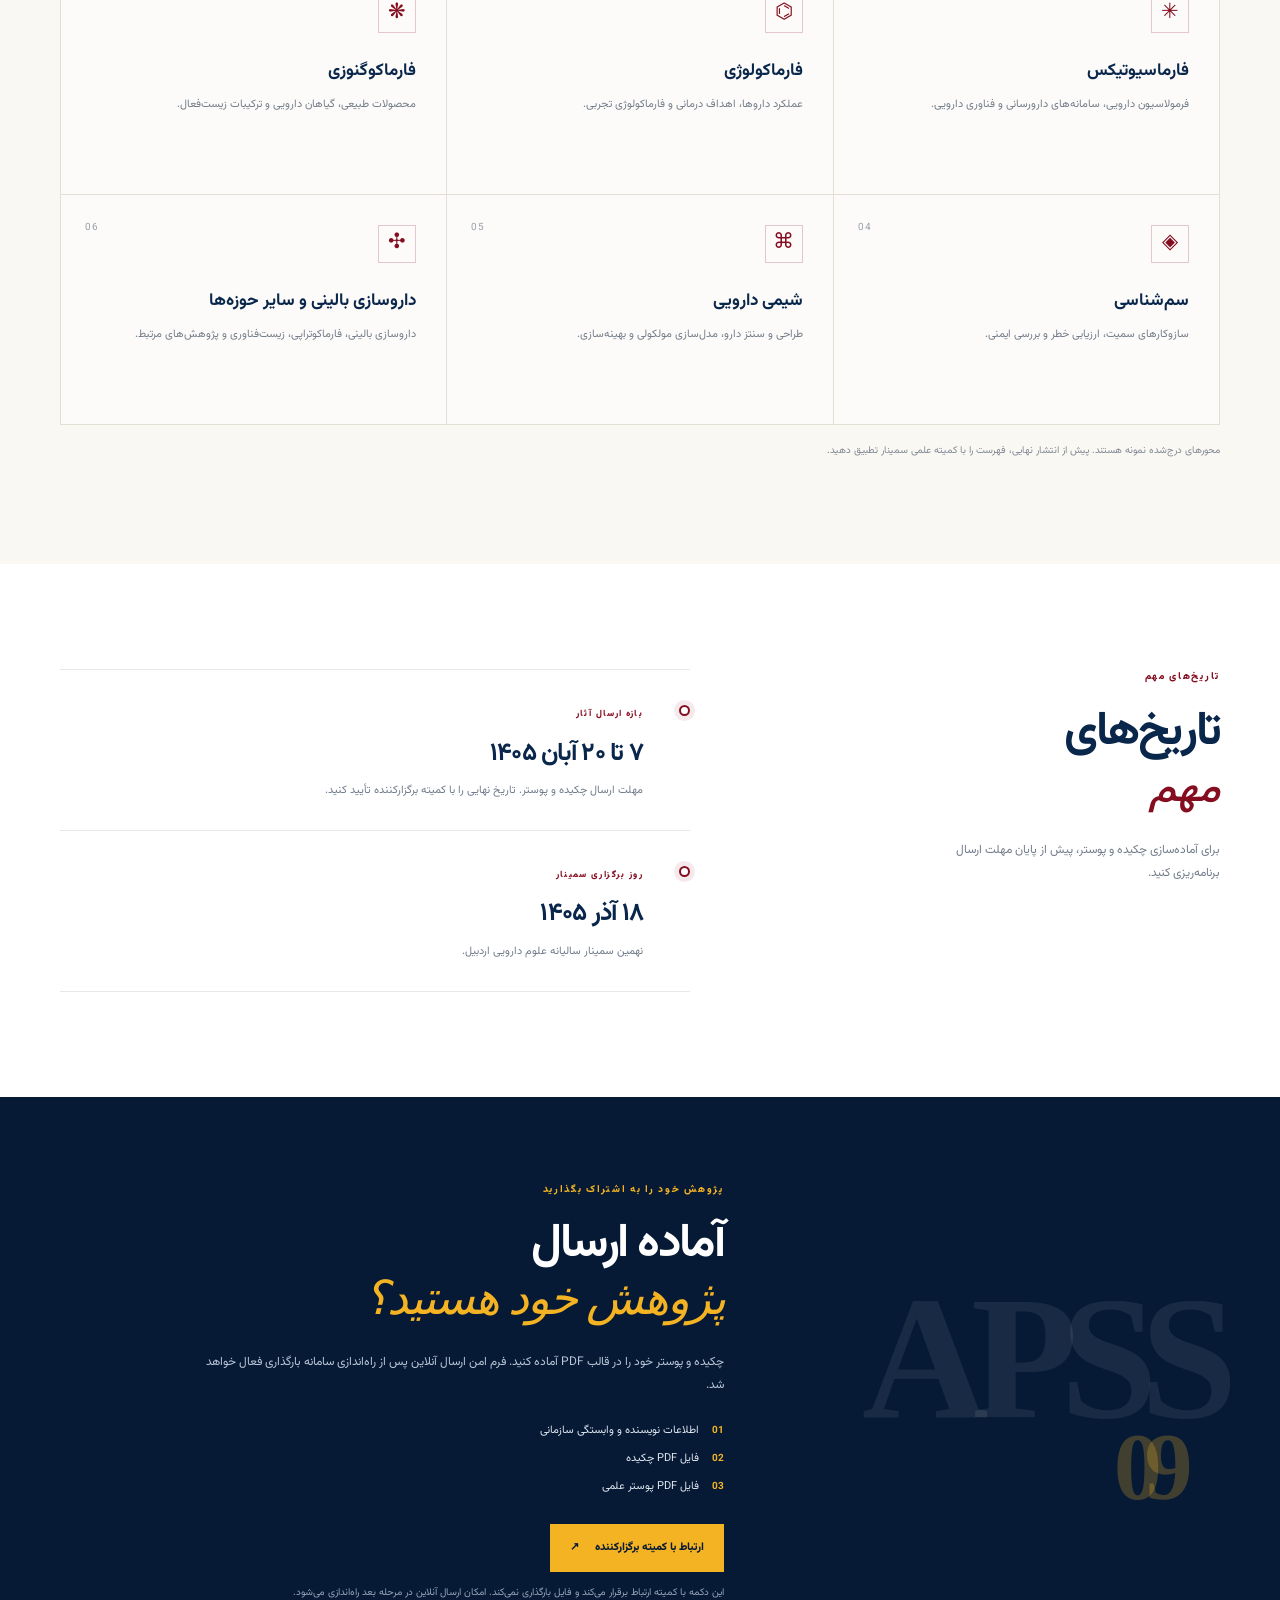
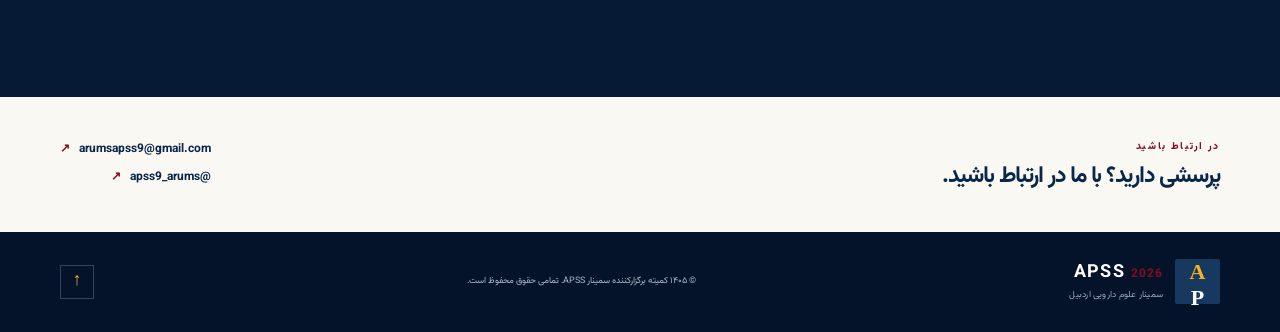
==== commit 7b6df943: "Add files via upload" ====
--- a/index.html
+++ b/index.html
@@ -1,5 +1,5 @@
 <!doctype html>
-<html lang="en" dir="ltr">
+<html lang="fa" dir="rtl">
 <head>
   <meta charset="utf-8">
   <meta name="viewport" content="width=device-width, initial-scale=1">
@@ -12,7 +12,7 @@
   <link rel="stylesheet" href="style.css">
   <script src="script.js" defer></script>
 </head>
-<body>
+<body dir="rtl">
   <div class="announcement">
     <div class="container announcement-inner">
       <span data-en="9th Annual Ardabil Pharmaceutical Sciences Seminar" data-fa="نهمین سمینار سالیانه علوم دارویی اردبیل">9th Annual Ardabil Pharmaceutical Sciences Seminar</span>
@@ -37,7 +37,7 @@
         <a href="#submission" data-en="Submission" data-fa="ارسال آثار">Submission</a>
         <a class="nav-auth nav-auth-secondary" href="auth.html?mode=login" data-en="Sign in" data-fa="ورود">Sign in</a>
         <a class="nav-auth nav-auth-primary" href="auth.html?mode=register" data-en="Register" data-fa="ثبت‌نام">Register</a>
-        <button class="language-toggle" id="languageToggle" type="button" aria-label="Switch language">فارسی</button>
+        <button class="language-toggle" id="languageToggle" type="button" aria-label="تغییر زبان به انگلیسی">English</button>
       </nav>
     </div>
   </header>
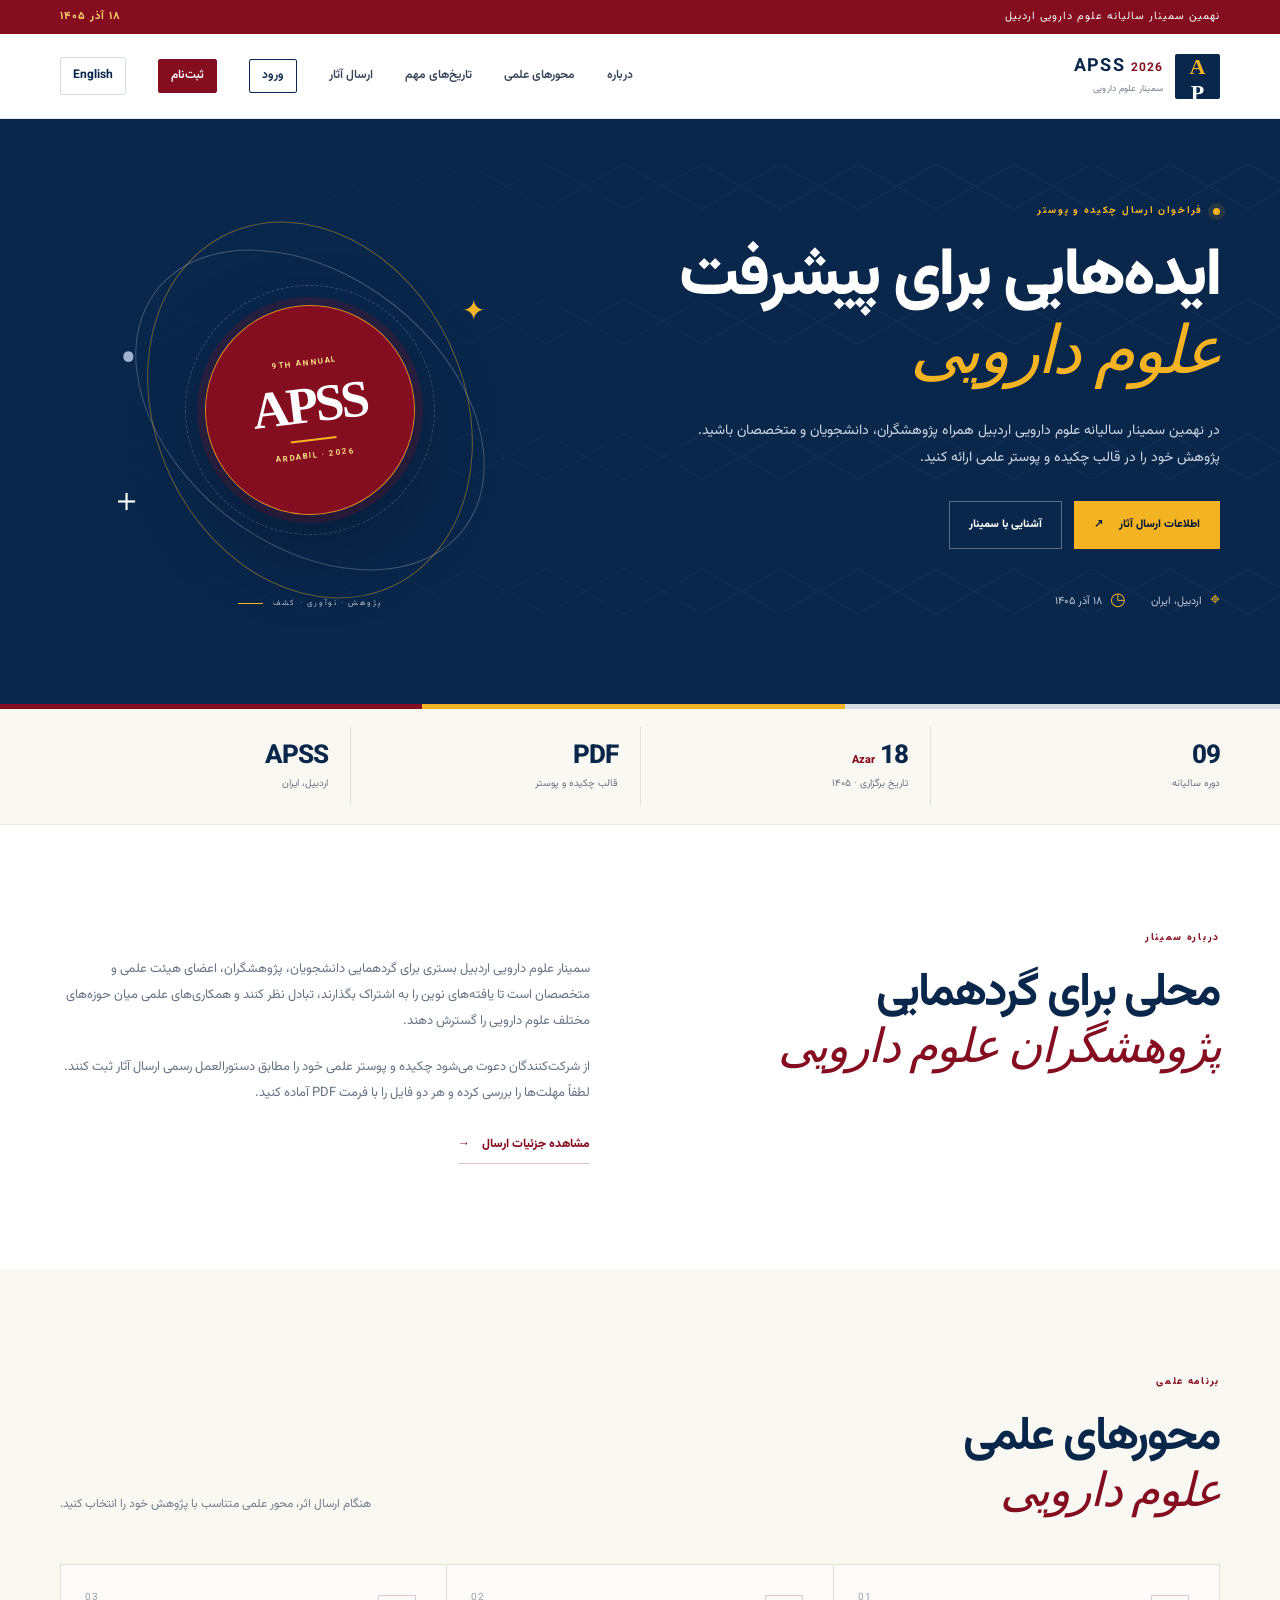
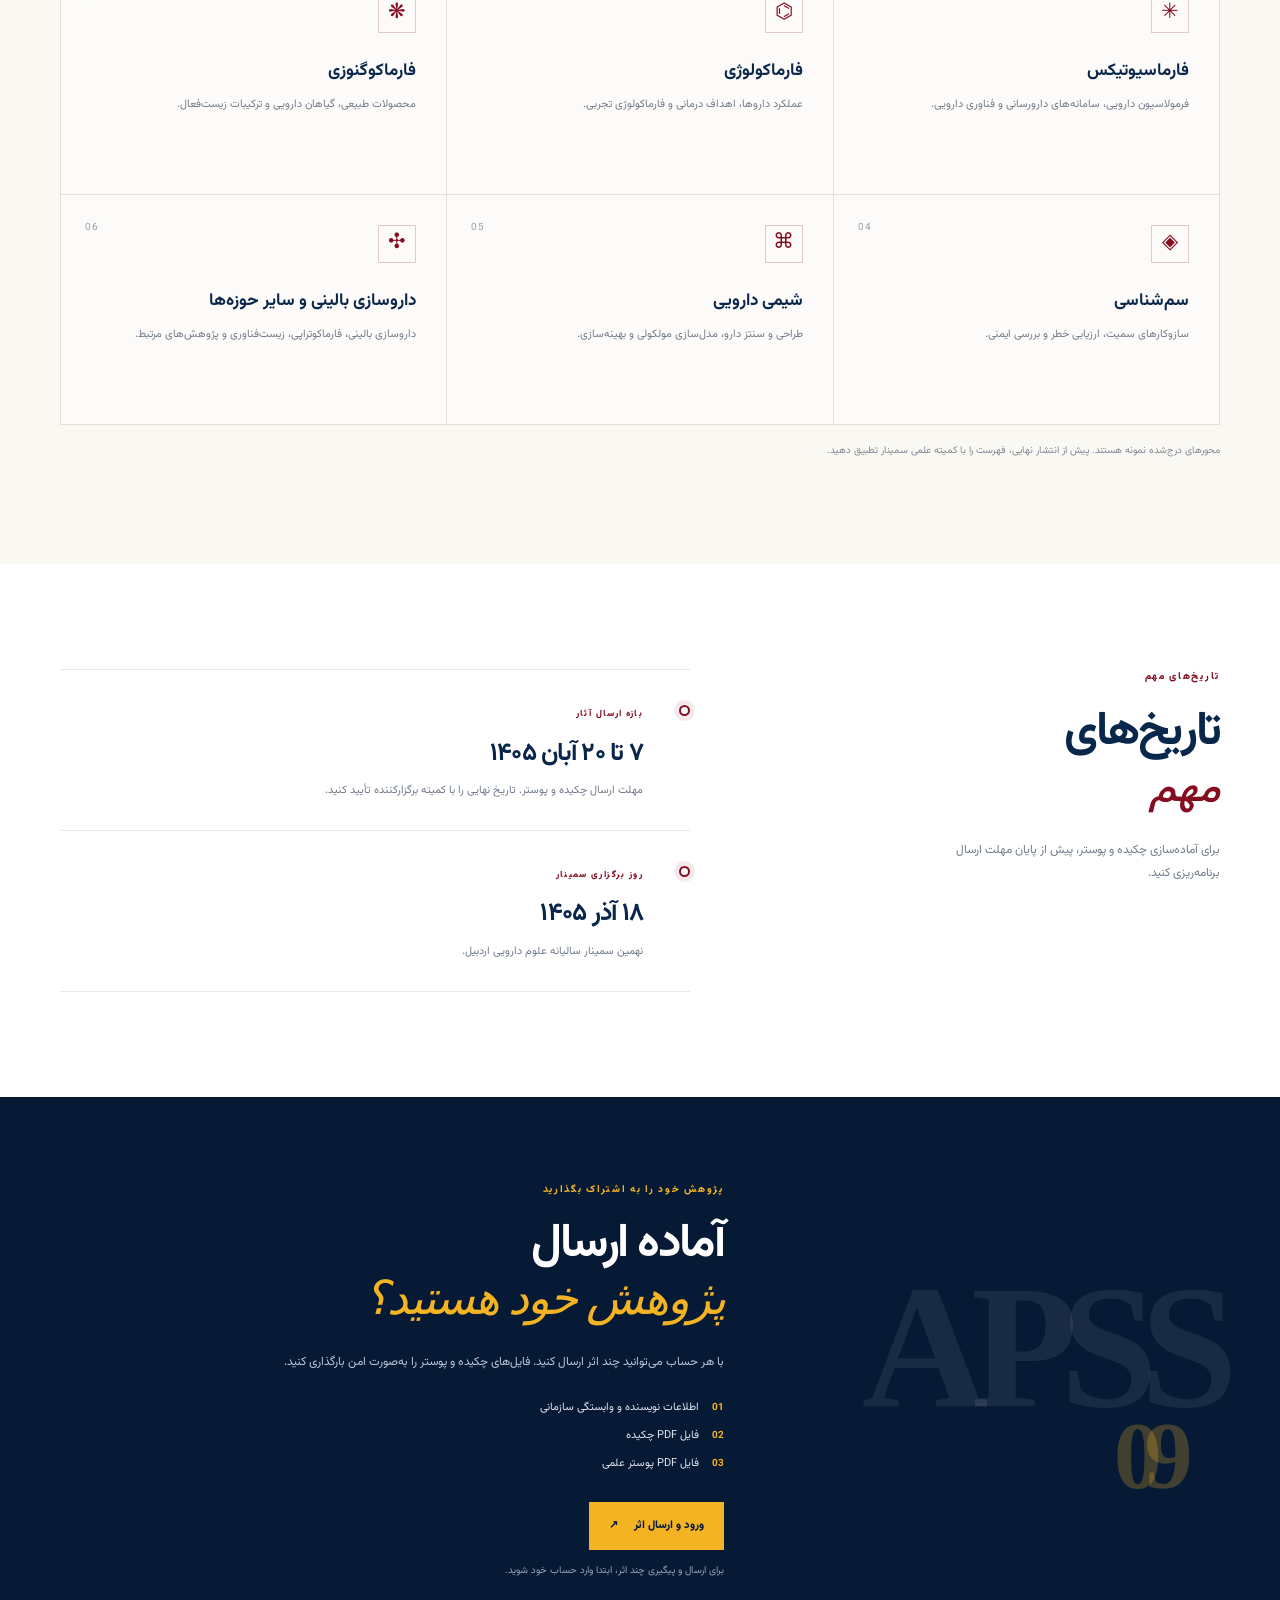
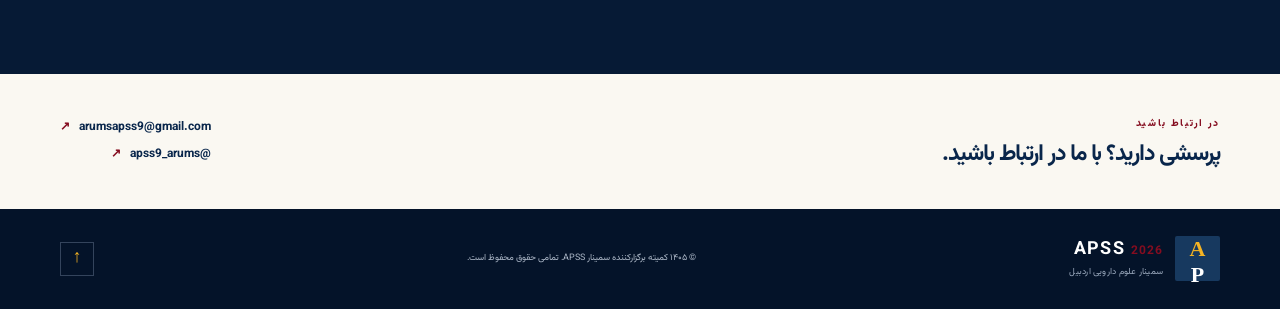
==== commit 106db986: "Add files via upload" ====
--- a/index.html
+++ b/index.html
@@ -130,14 +130,14 @@
         <div class="submission-content">
           <p class="section-kicker" data-en="SHARE YOUR RESEARCH" data-fa="پژوهش خود را به اشتراک بگذارید">SHARE YOUR RESEARCH</p>
           <h2 data-en="Ready to submit<br><em>your work?</em>" data-fa="آماده ارسال<br><em>پژوهش خود هستید؟</em>">Ready to submit<br><em>your work?</em></h2>
-          <p data-en="Prepare your abstract and poster as PDF files. The secure online submission form will be activated after the upload system is configured." data-fa="چکیده و پوستر خود را در قالب PDF آماده کنید. فرم امن ارسال آنلاین پس از راه‌اندازی سامانه بارگذاری فعال خواهد شد.">Prepare your abstract and poster as PDF files. The secure online submission form will be activated after the upload system is configured.</p>
+          <p data-en="You can submit multiple abstracts from your account. Upload abstract and poster files securely." data-fa="با هر حساب می‌توانید چند اثر ارسال کنید. فایل‌های چکیده و پوستر را به‌صورت امن بارگذاری کنید.">You can submit multiple abstracts from your account. Upload abstract and poster files securely.</p>
           <div class="submission-checklist">
             <span><b>01</b><span data-en="Author and affiliation details" data-fa="اطلاعات نویسنده و وابستگی سازمانی">Author and affiliation details</span></span>
             <span><b>02</b><span data-en="Abstract PDF" data-fa="فایل PDF چکیده">Abstract PDF</span></span>
             <span><b>03</b><span data-en="Scientific poster PDF" data-fa="فایل PDF پوستر علمی">Scientific poster PDF</span></span>
           </div>
-          <a class="button button-gold" href="mailto:arumsapss9@gmail.com?subject=APSS%202026%20Submission%20Question"><span data-en="Ask the organizing team" data-fa="ارتباط با کمیته برگزارکننده">Ask the organizing team</span><span aria-hidden="true">↗</span></a>
-          <p class="submission-note" data-en="This button contacts the committee; it does not upload files. Online uploads will be enabled in a later setup step." data-fa="این دکمه با کمیته ارتباط برقرار می‌کند و فایل بارگذاری نمی‌کند. امکان ارسال آنلاین در مرحله بعد راه‌اندازی می‌شود.">This button contacts the committee; it does not upload files. Online uploads will be enabled in a later setup step.</p>
+          <a class="button button-gold" href="submissions.html"><span data-en="Submit your work" data-fa="ورود و ارسال اثر">Submit your work</span><span aria-hidden="true">↗</span></a>
+          <p class="submission-note" data-en="Sign in to submit and track multiple submissions from your account." data-fa="برای ارسال و پیگیری چند اثر، ابتدا وارد حساب خود شوید.">Sign in to submit and track multiple submissions from your account.</p>
         </div>
       </div>
     </section>
